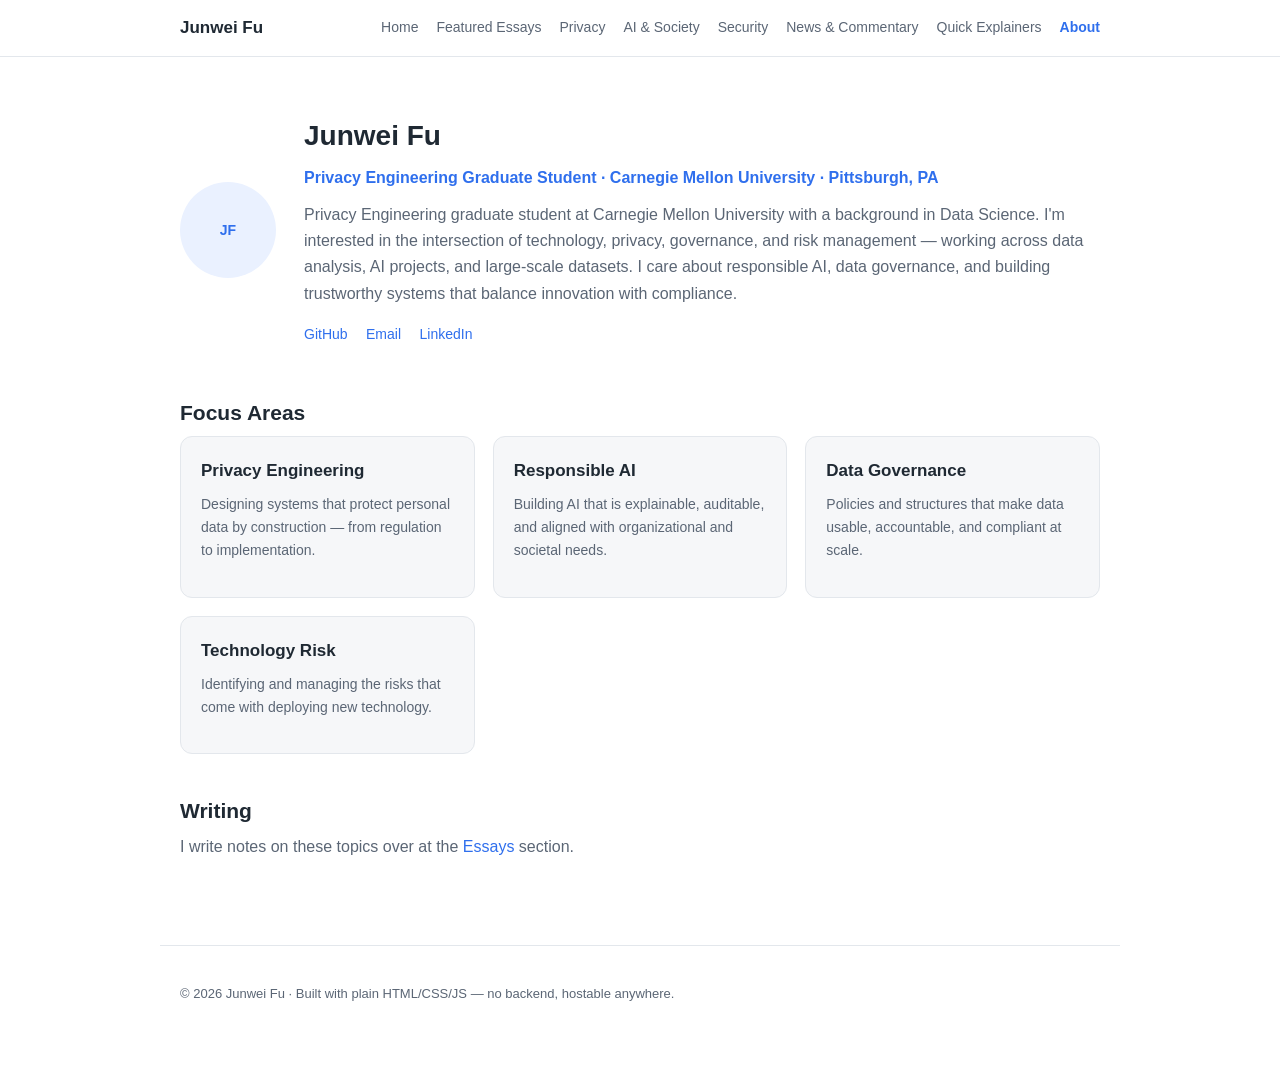
==== about.html @ ff6cf27b "Restructure articles into publication nav (Home/Featured Essays/Privacy/AI & Society/Security/News &" ====
<!DOCTYPE html>
<html lang="en">
<head>
  <meta charset="UTF-8">
  <meta name="viewport" content="width=device-width, initial-scale=1.0">
  <title>About · Junwei Fu</title>
  <link rel="stylesheet" href="assets/css/style.css">
</head>
<body>
  <header class="nav">
    <div class="nav-inner">
      <a class="brand" href="index.html">Junwei Fu</a>
      <nav class="links">
        <a href="index.html">Home</a>
        <a href="articles.html">Featured Essays</a>
        <a href="articles.html?cat=privacy">Privacy</a>
        <a href="articles.html?cat=ai-society">AI &amp; Society</a>
        <a href="articles.html?cat=security">Security</a>
        <a href="articles.html?cat=news">News &amp; Commentary</a>
        <a href="articles.html?cat=explainers">Quick Explainers</a>
        <a href="about.html">About</a>
      </nav>
    </div>
  </header>

  <main>
    <section class="hero">
      <div class="hero-card">
        <div class="avatar">JF</div>
        <div class="hero-text">
          <h1>Junwei Fu</h1>
          <p class="role">Privacy Engineering Graduate Student · Carnegie Mellon University · Pittsburgh, PA</p>
          <p class="bio">Privacy Engineering graduate student at Carnegie Mellon University with a background in Data Science. I'm interested in the intersection of technology, privacy, governance, and risk management — working across data analysis, AI projects, and large-scale datasets. I care about responsible AI, data governance, and building trustworthy systems that balance innovation with compliance.</p>
          <div class="social">
            <a href="https://github.com/rfu1909829559-crypto" target="_blank" rel="noopener">GitHub</a>
            <a href="mailto:fu1909829559@gmail.com">Email</a>
            <a href="https://www.linkedin.com/in/junwei-fu-030557391/" target="_blank" rel="noopener">LinkedIn</a>
          </div>
        </div>
      </div>
    </section>

    <section class="section">
      <h2>Focus Areas</h2>
      <div class="grid">
        <div class="card">
          <h3>Privacy Engineering</h3>
          <p>Designing systems that protect personal data by construction — from regulation to implementation.</p>
        </div>
        <div class="card">
          <h3>Responsible AI</h3>
          <p>Building AI that is explainable, auditable, and aligned with organizational and societal needs.</p>
        </div>
        <div class="card">
          <h3>Data Governance</h3>
          <p>Policies and structures that make data usable, accountable, and compliant at scale.</p>
        </div>
        <div class="card">
          <h3>Technology Risk</h3>
          <p>Identifying and managing the risks that come with deploying new technology.</p>
        </div>
      </div>
    </section>

    <section class="section">
      <h2>Writing</h2>
      <p class="lead">I write notes on these topics over at the <a href="articles.html">Essays</a> section.</p>
    </section>
  </main>

  <footer>
    <p>© <span id="year"></span> Junwei Fu · Built with plain HTML/CSS/JS — no backend, hostable anywhere.</p>
  </footer>
  <script src="assets/js/main.js"></script>
</body>
</html>
---- assets/css/style.css ----
:root {
  --bg: #ffffff;
  --bg-soft: #f6f7f9;
  --text: #1f2933;
  --muted: #5b6675;
  --border: #e3e7ec;
  --accent: #2f6fed;
  --accent-soft: #eaf1ff;
  --radius: 12px;
  --maxw: 960px;
}

* { box-sizing: border-box; }

body {
  margin: 0;
  font-family: -apple-system, BlinkMacSystemFont, "Segoe UI", "Microsoft YaHei", Roboto, Helvetica, Arial, sans-serif;
  color: var(--text);
  background: var(--bg);
  line-height: 1.65;
}

a { color: var(--accent); text-decoration: none; }

.nav {
  position: sticky;
  top: 0;
  z-index: 10;
  background: rgba(255, 255, 255, 0.85);
  backdrop-filter: saturate(180%) blur(8px);
  border-bottom: 1px solid var(--border);
}
.nav-inner {
  max-width: var(--maxw);
  margin: 0 auto;
  padding: 14px 20px;
  display: flex;
  align-items: center;
  justify-content: space-between;
}
.brand { font-weight: 700; font-size: 17px; color: var(--text); }
.links { display: flex; flex-wrap: wrap; gap: 4px 18px; }
.links a { color: var(--muted); font-size: 14px; }
.links a:hover { color: var(--accent); }

main { max-width: var(--maxw); margin: 0 auto; padding: 32px 20px 64px; }

.hero { padding: 24px 0 8px; }
.hero-card { display: flex; gap: 28px; align-items: center; flex-wrap: wrap; }
.avatar {
  width: 96px; height: 96px; border-radius: 50%;
  background: var(--accent-soft); color: var(--accent);
  display: flex; align-items: center; justify-content: center;
  font-size: 14px; font-weight: 600; flex: 0 0 auto;
}
.hero-text { flex: 1 1 320px; }
.hero-text h1 { margin: 0 0 6px; font-size: 28px; }
.role { margin: 0 0 10px; color: var(--accent); font-weight: 600; }
.bio { margin: 0 0 14px; color: var(--muted); }
.social a { margin-right: 14px; font-size: 14px; }

.section { margin-top: 40px; }
.section h2 { font-size: 21px; margin: 0 0 6px; }
.lead { color: var(--muted); margin: 0 0 20px; }

.grid {
  display: grid;
  grid-template-columns: repeat(auto-fit, minmax(240px, 1fr));
  gap: 18px;
}
.card {
  border: 1px solid var(--border);
  border-radius: var(--radius);
  padding: 20px;
  background: var(--bg-soft);
  display: flex;
  flex-direction: column;
}
.card h3 { margin: 0 0 8px; font-size: 17px; }
.card p { margin: 0 0 14px; color: var(--muted); font-size: 14px; flex: 1; }
.btn {
  display: inline-block; align-self: flex-start;
  background: var(--accent); color: #fff;
  padding: 8px 14px; border-radius: 8px; font-size: 14px;
}
.btn:hover { opacity: 0.9; }

.badge {
  display: inline-block; font-size: 12px; padding: 2px 8px;
  border-radius: 999px; background: #fff3e0; color: #b26a00;
  margin-bottom: 10px; align-self: flex-start;
}
.chatbot-mount {
  margin-top: 8px; border: 1px dashed var(--border); border-radius: 8px;
  padding: 16px; background: #fff; color: var(--muted); font-size: 13px;
}
.placeholder { margin: 0; }

.article-list { display: flex; flex-direction: column; gap: 14px; }
.article-item {
  border: 1px solid var(--border); border-radius: var(--radius);
  padding: 16px 18px; background: var(--bg-soft); cursor: pointer;
}
.article-item:hover { border-color: var(--accent); }
.article-item h3 { margin: 0 0 4px; font-size: 16px; }
.article-item .meta { color: var(--muted); font-size: 13px; margin: 0 0 6px; }
.article-item .excerpt { color: var(--muted); font-size: 14px; margin: 0; }

.article-detail {
  border: 1px solid var(--border); border-radius: var(--radius);
  padding: 24px; background: #fff;
}
.article-detail h2 { margin-top: 0; }
.article-detail .meta { color: var(--muted); font-size: 13px; margin-bottom: 16px; }
.back { display: inline-block; margin-bottom: 16px; font-size: 14px; }

.topic-chips { display: flex; flex-wrap: wrap; gap: 10px; }
.chip {
  display: inline-block; padding: 7px 16px;
  border: 1px solid var(--border); border-radius: 999px;
  font-size: 14px; color: var(--muted); background: var(--bg-soft);
}
.chip:hover { border-color: var(--accent); color: var(--accent); }

footer {
  max-width: var(--maxw); margin: 0 auto; padding: 24px 20px 48px;
  color: var(--muted); font-size: 13px; border-top: 1px solid var(--border);
}
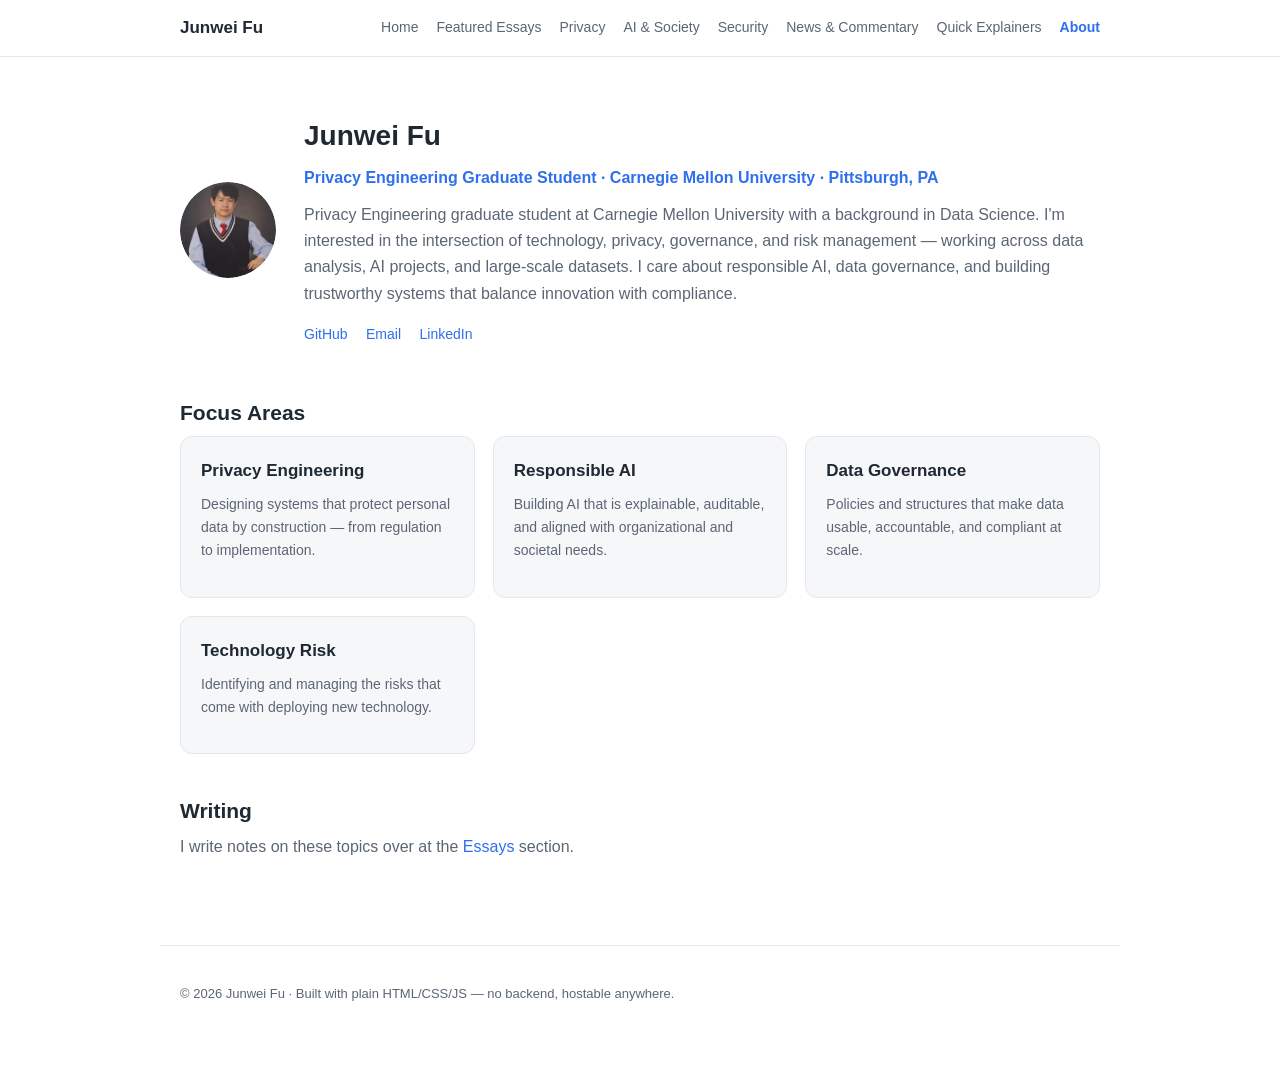
==== commit a4eadb25: "Add avatar photo (studio headshot) to Home and About" ====
--- a/about.html
+++ b/about.html
@@ -26,7 +26,7 @@
   <main>
     <section class="hero">
       <div class="hero-card">
-        <div class="avatar">JF</div>
+        <div class="avatar"><img src="assets/img/avatar.jpg" alt="Junwei Fu"></div>
         <div class="hero-text">
           <h1>Junwei Fu</h1>
           <p class="role">Privacy Engineering Graduate Student · Carnegie Mellon University · Pittsburgh, PA</p>
--- a/assets/css/style.css
+++ b/assets/css/style.css
@@ -51,8 +51,9 @@
   width: 96px; height: 96px; border-radius: 50%;
   background: var(--accent-soft); color: var(--accent);
   display: flex; align-items: center; justify-content: center;
-  font-size: 14px; font-weight: 600; flex: 0 0 auto;
+  font-size: 28px; font-weight: 600; flex: 0 0 auto; overflow: hidden;
 }
+.avatar img { width: 100%; height: 100%; border-radius: 50%; object-fit: cover; display: block; }
 .hero-text { flex: 1 1 320px; }
 .hero-text h1 { margin: 0 0 6px; font-size: 28px; }
 .role { margin: 0 0 10px; color: var(--accent); font-weight: 600; }
@@ -110,8 +111,37 @@
   border: 1px solid var(--border); border-radius: var(--radius);
   padding: 24px; background: #fff;
 }
-.article-detail h2 { margin-top: 0; }
-.article-detail .meta { color: var(--muted); font-size: 13px; margin-bottom: 16px; }
+.article-title { margin: 0 0 6px; font-size: 26px; line-height: 1.3; }
+.article-detail .meta { color: var(--muted); font-size: 13px; margin: 0 0 14px; }
+.article-body { font-size: 15px; }
+.article-body h2 { font-size: 19px; margin: 28px 0 10px; }
+.article-body h3 { font-size: 16px; margin: 20px 0 8px; }
+.article-body p { margin: 0 0 14px; }
+.article-body ul, .article-body ol { margin: 0 0 14px; padding-left: 22px; }
+.article-body li { margin: 4px 0; }
+.article-body blockquote {
+  margin: 16px 0; padding: 10px 16px;
+  border-left: 3px solid var(--border); color: var(--muted);
+}
+.article-body hr { border: none; border-top: 1px solid var(--border); margin: 24px 0; }
+
+/* GitHub-style callouts: "> [!NOTE]" */
+.callout {
+  margin: 16px 0; padding: 14px 18px;
+  border-radius: 10px; border: 1px solid var(--border);
+  background: var(--accent-soft);
+}
+.callout.note { border-left: 4px solid var(--accent); }
+.callout.note h3 { margin: 0 0 8px; color: var(--accent); }
+
+/* Tag chips on article detail */
+.tags { display: flex; flex-wrap: wrap; gap: 8px; margin: 0 0 16px; }
+.tag {
+  font-size: 12px; padding: 3px 11px;
+  border: 1px solid var(--border); border-radius: 999px;
+  color: var(--muted); background: var(--bg-soft);
+}
+
 .back { display: inline-block; margin-bottom: 16px; font-size: 14px; }
 
 .topic-chips { display: flex; flex-wrap: wrap; gap: 10px; }
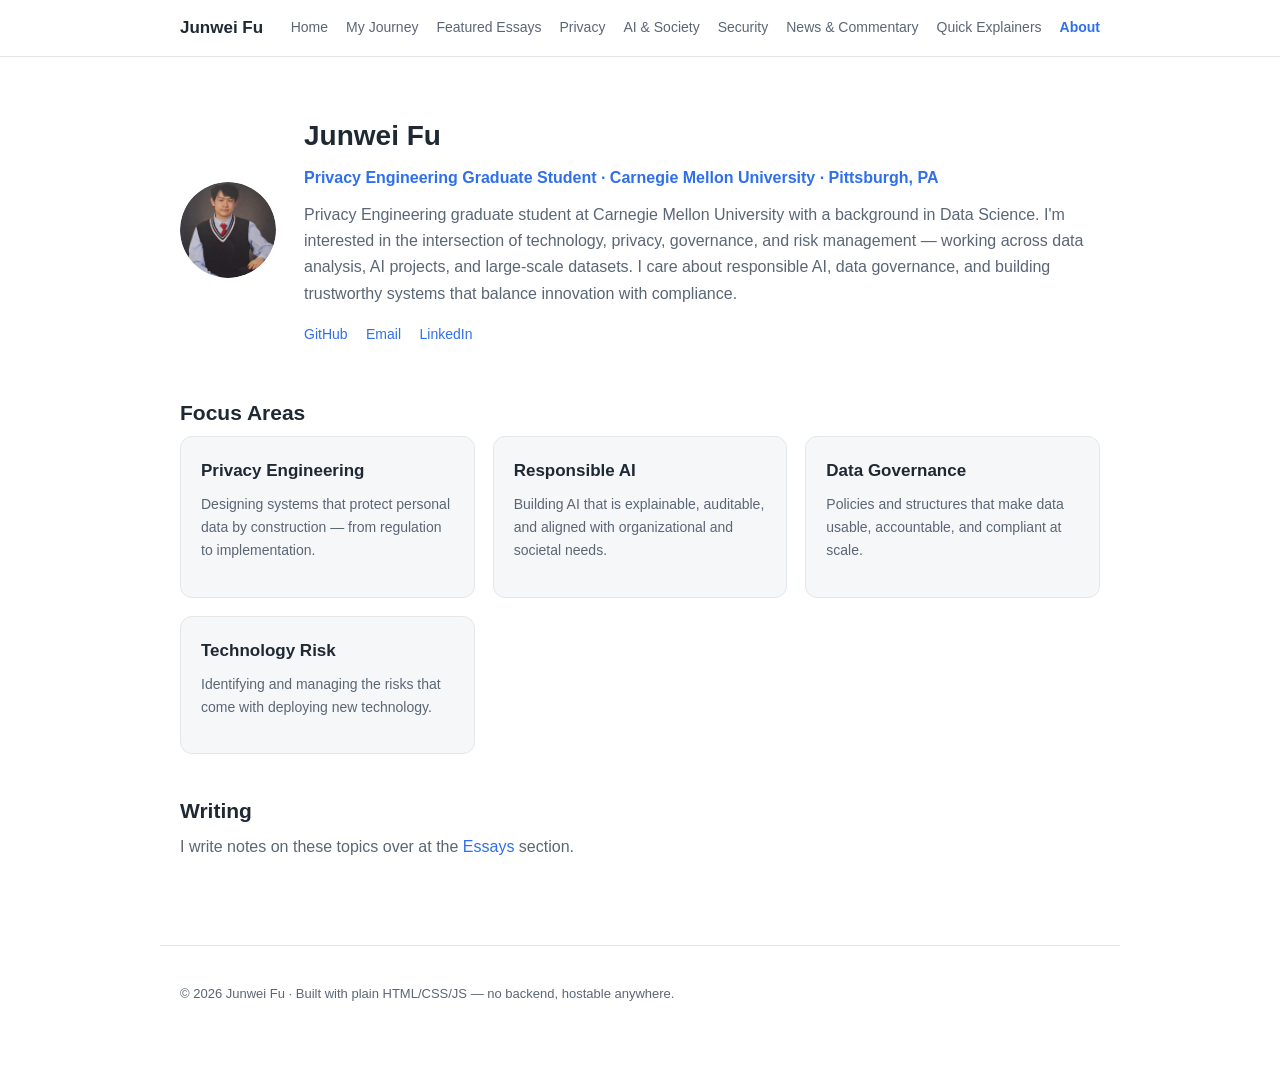
==== commit 05ad1bd1: "Add My Journey timeline page with scroll reveal/fade + nav entry" ====
--- a/about.html
+++ b/about.html
@@ -12,6 +12,7 @@
       <a class="brand" href="index.html">Junwei Fu</a>
       <nav class="links">
         <a href="index.html">Home</a>
+        <a href="journey.html">My Journey</a>
         <a href="articles.html">Featured Essays</a>
         <a href="articles.html?cat=privacy">Privacy</a>
         <a href="articles.html?cat=ai-society">AI &amp; Society</a>
--- a/assets/css/style.css
+++ b/assets/css/style.css
@@ -106,6 +106,17 @@
 .article-item h3 { margin: 0 0 4px; font-size: 16px; }
 .article-item .meta { color: var(--muted); font-size: 13px; margin: 0 0 6px; }
 .article-item .excerpt { color: var(--muted); font-size: 14px; margin: 0; }
+
+/* Featured Essays tab: the single flagship essay promoted as a hero card */
+.featured-hero {
+  border: 1px solid var(--accent); border-radius: var(--radius);
+  padding: 22px 24px; background: linear-gradient(180deg, var(--accent-soft), #fff);
+  margin-bottom: 22px;
+}
+.featured-hero h2 { margin: 4px 0 2px; font-size: 22px; color: var(--accent); }
+.featured-hero .hero-subtitle { color: var(--muted); font-size: 14px; margin: 0 0 12px; }
+.featured-hero .hero-blurb { font-size: 15px; line-height: 1.6; margin: 0 0 16px; }
+.featured-badge { background: var(--accent); color: #fff; margin-bottom: 8px; }
 
 .article-detail {
   border: 1px solid var(--border); border-radius: var(--radius);
@@ -152,7 +163,130 @@
 }
 .chip:hover { border-color: var(--accent); color: var(--accent); }
 
+/* Home: tabbed Essays section (Feature Essay / Reading Path) */
+.subtabs {
+  display: flex; gap: 4px; margin: 0 0 20px;
+  border-bottom: 1px solid var(--border);
+}
+.subtab {
+  appearance: none; background: none; border: none; cursor: pointer;
+  padding: 9px 16px; font-size: 15px; color: var(--muted);
+  border-bottom: 2px solid transparent; margin-bottom: -1px;
+  font-family: inherit;
+}
+.subtab:hover { color: var(--accent); }
+.subtab.active {
+  color: var(--accent); font-weight: 600; border-bottom-color: var(--accent);
+}
+.subtab-panel[hidden] { display: none; }
+
+/* Reading Path accordion */
+.rp { display: flex; flex-direction: column; gap: 12px; }
+.rp-theme {
+  border: 1px solid var(--border); border-radius: var(--radius);
+  background: var(--bg-soft); overflow: hidden;
+}
+.rp-theme > summary {
+  list-style: none; cursor: pointer; padding: 14px 18px;
+  display: flex; align-items: center; gap: 10px;
+  font-weight: 600; font-size: 16px; user-select: none;
+}
+.rp-theme > summary::-webkit-details-marker { display: none; }
+.rp-theme > summary::before {
+  content: "\25B8"; color: var(--accent); display: inline-block;
+  transition: transform .15s ease; flex: 0 0 auto; font-size: 13px;
+}
+.rp-theme[open] > summary::before { transform: rotate(90deg); }
+.rp-theme-name { flex: 1; }
+.rp-theme-count { font-size: 12px; color: var(--muted); font-weight: 400; }
+.rp-paths { padding: 2px 18px 18px; border-top: 1px solid var(--border); }
+.rp-path { padding: 14px 0; border-bottom: 1px dashed var(--border); }
+.rp-path:last-child { border-bottom: none; padding-bottom: 0; }
+.rp-path-title { margin: 0 0 6px; font-size: 15px; color: var(--text); }
+.rp-thread {
+  margin: 0 0 8px; font-size: 13px; color: var(--accent); font-weight: 500;
+  background: var(--accent-soft); border-radius: 8px; padding: 8px 12px;
+}
+.rp-question { margin: 0 0 10px; font-size: 14px; color: var(--muted); font-style: italic; }
+.rp-q-label { font-style: normal; font-weight: 600; color: var(--text); margin-right: 6px; }
+.rp-list { margin: 0; padding-left: 22px; }
+.rp-list li { margin: 5px 0; }
+.rp-list a { font-size: 14px; }
+.rp-list a:hover { text-decoration: underline; }
+
 footer {
   max-width: var(--maxw); margin: 0 auto; padding: 24px 20px 48px;
   color: var(--muted); font-size: 13px; border-top: 1px solid var(--border);
 }
+
+/* ===== My Journey timeline page ===== */
+.journey-intro { text-align: center; padding: 36px 0 8px; }
+.journey-intro .kicker {
+  color: var(--accent); font-weight: 700; font-size: 13px;
+  letter-spacing: .12em; text-transform: uppercase;
+}
+.journey-intro h1 { font-size: 32px; margin: 8px 0 6px; }
+.journey-intro p { color: var(--muted); max-width: 640px; margin: 10px auto 0; }
+.journey-intro .scroll-hint { font-size: 13px; margin-top: 18px; opacity: .8; }
+
+.journey {
+  position: relative;
+  max-width: 720px;
+  margin: 0 auto;
+  padding: 40px 0 40px;
+}
+/* faint central spine so the scroll reads as a timeline */
+.journey::before {
+  content: "";
+  position: absolute; left: 50%; top: 0; bottom: 0;
+  width: 2px; transform: translateX(-50%);
+  background: linear-gradient(180deg, transparent, var(--border) 12%, var(--border) 88%, transparent);
+  opacity: .6;
+}
+
+.journey-step {
+  position: relative;
+  text-align: center;
+  padding: 46px 20px;
+  /* initial fade state — JS brightens it near the viewport center */
+  opacity: 0.1;
+  transform: translateY(34px) scale(0.95);
+  transition: opacity .7s ease, transform .7s ease;
+  will-change: opacity, transform;
+}
+.step-era {
+  display: inline-block;
+  font-size: 13px; font-weight: 700; letter-spacing: .08em;
+  color: var(--accent); background: var(--accent-soft);
+  padding: 4px 14px; border-radius: 999px; margin-bottom: 12px;
+}
+.step-title { font-size: 26px; margin: 0 0 14px; }
+.step-question {
+  font-size: 18px; font-style: italic; color: var(--muted);
+  max-width: 560px; margin: 0 auto 18px; line-height: 1.5;
+  border: none; padding: 0;
+}
+.step-links {
+  list-style: none; padding: 0; margin: 0 auto 16px; max-width: 480px;
+  display: flex; flex-direction: column; gap: 8px;
+}
+.step-links a {
+  display: block; padding: 10px 16px;
+  border: 1px solid var(--border); border-radius: 10px;
+  background: var(--bg-soft); font-size: 15px;
+  transition: border-color .2s ease, color .2s ease;
+}
+.step-links a:hover { border-color: var(--accent); color: var(--accent); }
+.step-themes { font-size: 13px; color: var(--muted); margin: 0; }
+.step-themes span {
+  display: inline-block; font-weight: 700; color: var(--text);
+  margin-right: 6px; font-size: 11px; letter-spacing: .06em; text-transform: uppercase;
+}
+
+.journey-outro {
+  max-width: 640px; margin: 0 auto; padding: 24px 20px 0;
+  text-align: center;
+}
+.journey-outro h2 { font-size: 24px; margin: 0 0 12px; }
+.journey-outro ul { text-align: left; max-width: 520px; margin: 16px auto; }
+.journey-outro li { margin: 6px 0; color: var(--muted); }
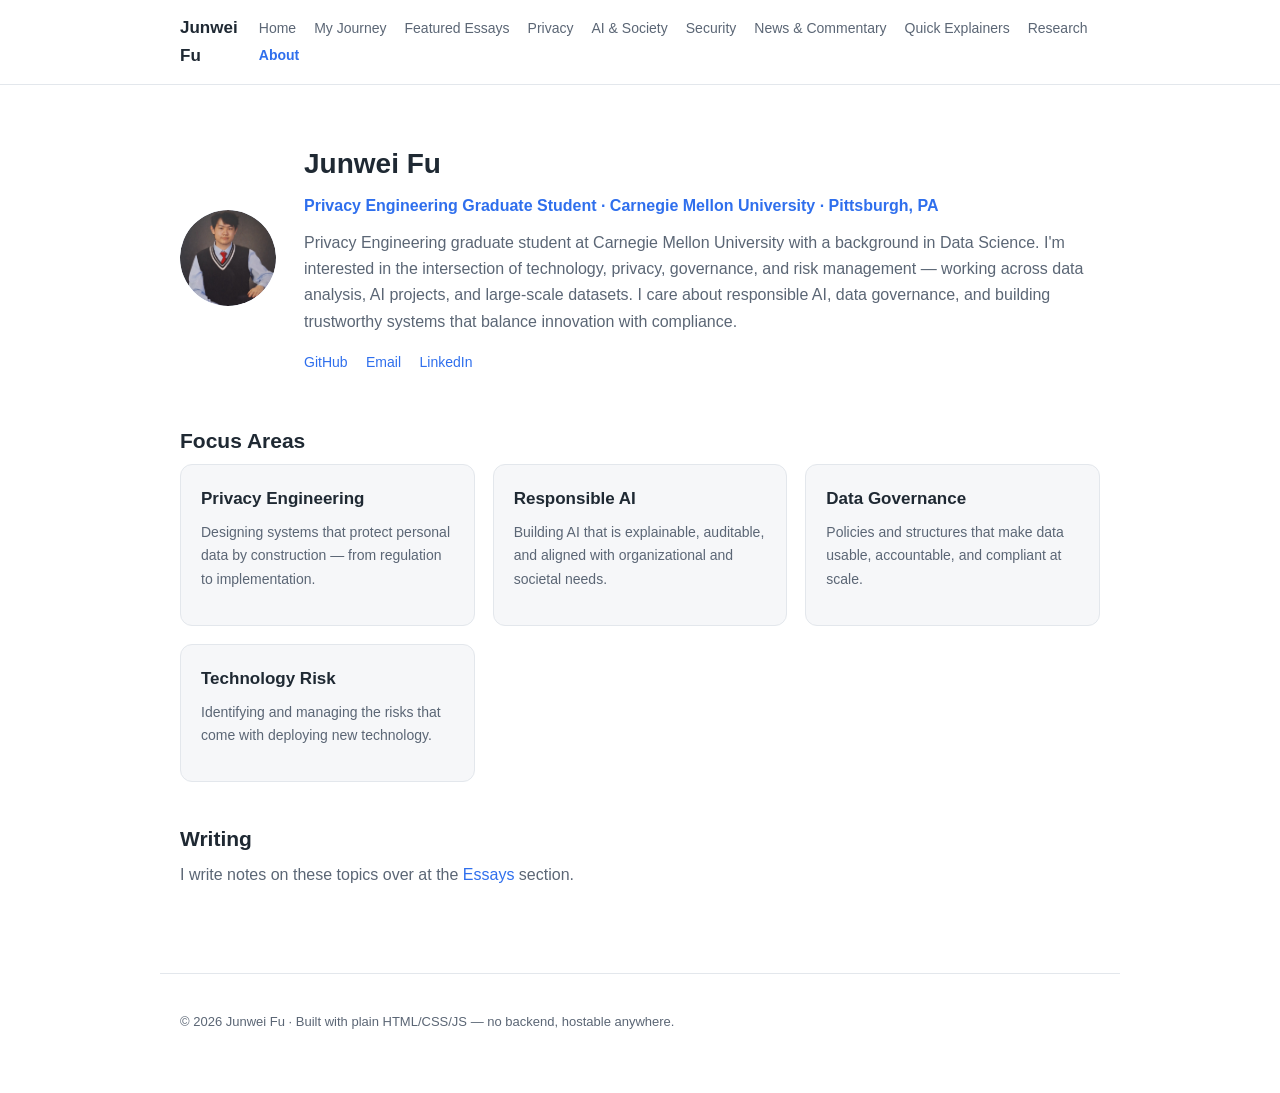
==== commit 07a149d4: "Load 7 research papers as articles; link journey sections to specific essays (2026 privacy -> Featur" ====
--- a/about.html
+++ b/about.html
@@ -19,6 +19,7 @@
         <a href="articles.html?cat=security">Security</a>
         <a href="articles.html?cat=news">News &amp; Commentary</a>
         <a href="articles.html?cat=explainers">Quick Explainers</a>
+        <a href="articles.html?cat=research">Research</a>
         <a href="about.html">About</a>
       </nav>
     </div>
--- a/assets/css/style.css
+++ b/assets/css/style.css
@@ -277,6 +277,12 @@
   transition: border-color .2s ease, color .2s ease;
 }
 .step-links a:hover { border-color: var(--accent); color: var(--accent); }
+.journey-note {
+  list-style: none; padding: 8px 16px; margin: 0;
+  font-size: 14px; font-style: italic; color: var(--muted);
+  border: 1px dashed var(--border); border-radius: 10px;
+  background: transparent;
+}
 .step-themes { font-size: 13px; color: var(--muted); margin: 0; }
 .step-themes span {
   display: inline-block; font-weight: 700; color: var(--text);
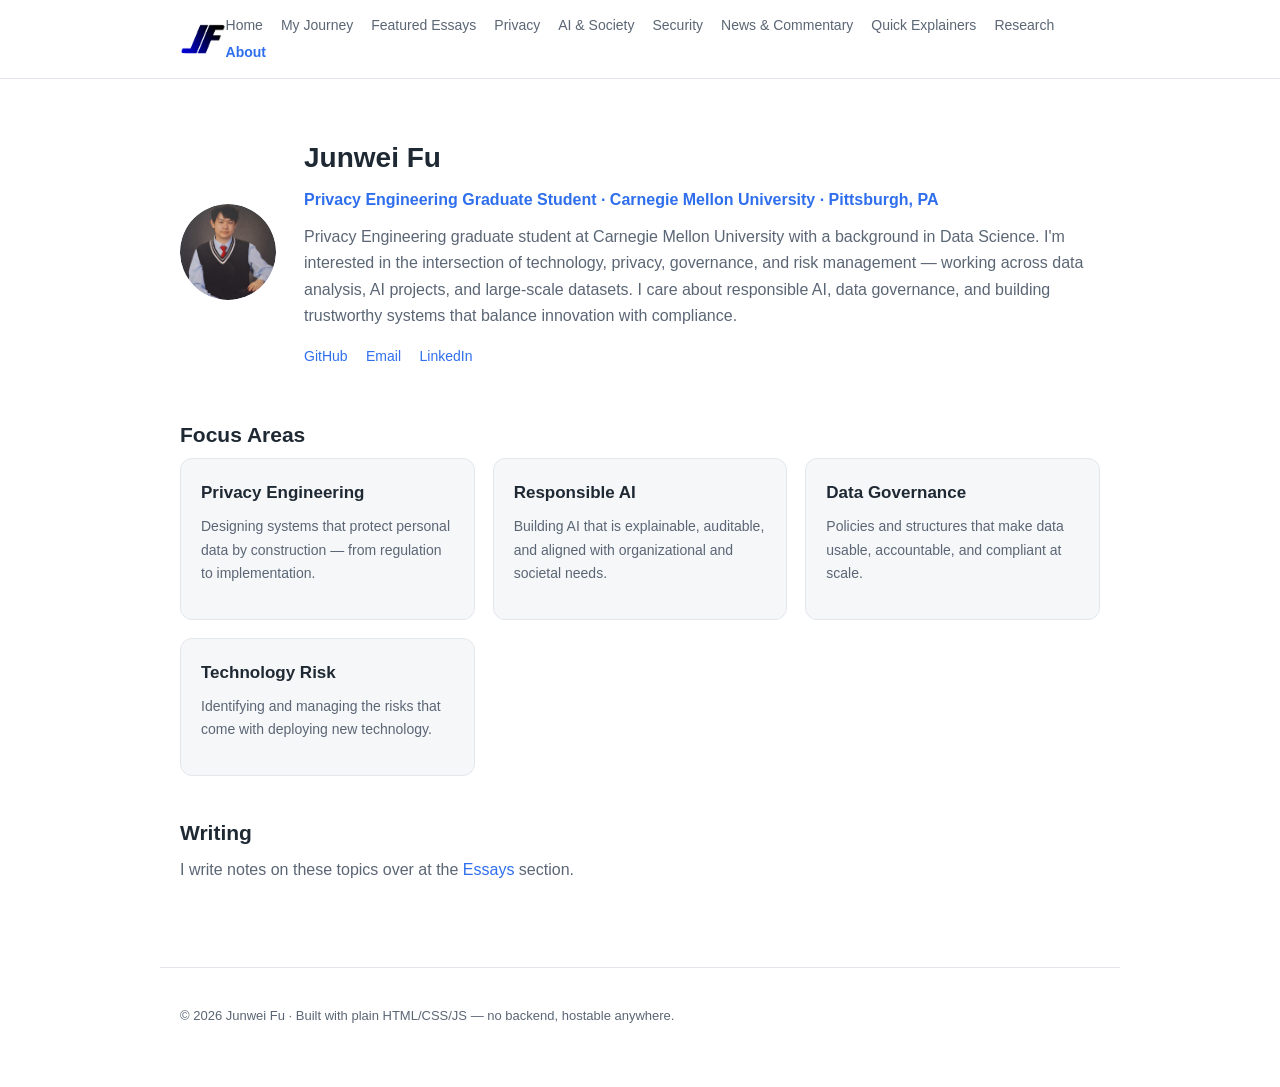
==== commit 6fcb87d0: "Replace top-left 'Junwei Fu' wordmark with personal logo in nav (all pages)" ====
--- a/about.html
+++ b/about.html
@@ -9,7 +9,7 @@
 <body>
   <header class="nav">
     <div class="nav-inner">
-      <a class="brand" href="index.html">Junwei Fu</a>
+      <a class="brand" href="index.html"><img src="assets/img/personal-logo.png" alt="Junwei Fu" class="brand-logo"></a>
       <nav class="links">
         <a href="index.html">Home</a>
         <a href="journey.html">My Journey</a>
--- a/assets/css/style.css
+++ b/assets/css/style.css
@@ -38,7 +38,8 @@
   align-items: center;
   justify-content: space-between;
 }
-.brand { font-weight: 700; font-size: 17px; color: var(--text); }
+.brand { font-weight: 700; font-size: 17px; color: var(--text); display: flex; align-items: center; }
+.brand-logo { height: 30px; width: auto; display: block; border-radius: 6px; }
 .links { display: flex; flex-wrap: wrap; gap: 4px 18px; }
 .links a { color: var(--muted); font-size: 14px; }
 .links a:hover { color: var(--accent); }
@@ -124,6 +125,12 @@
 }
 .article-title { margin: 0 0 6px; font-size: 26px; line-height: 1.3; }
 .article-detail .meta { color: var(--muted); font-size: 13px; margin: 0 0 14px; }
+.source-link {
+  display: inline-block; margin: 4px 0 20px; padding: 8px 16px;
+  border: 1px solid var(--accent); border-radius: 8px;
+  color: var(--accent); font-size: 14px; font-weight: 600;
+}
+.source-link:hover { background: var(--accent); color: #fff; }
 .article-body { font-size: 15px; }
 .article-body h2 { font-size: 19px; margin: 28px 0 10px; }
 .article-body h3 { font-size: 16px; margin: 20px 0 8px; }
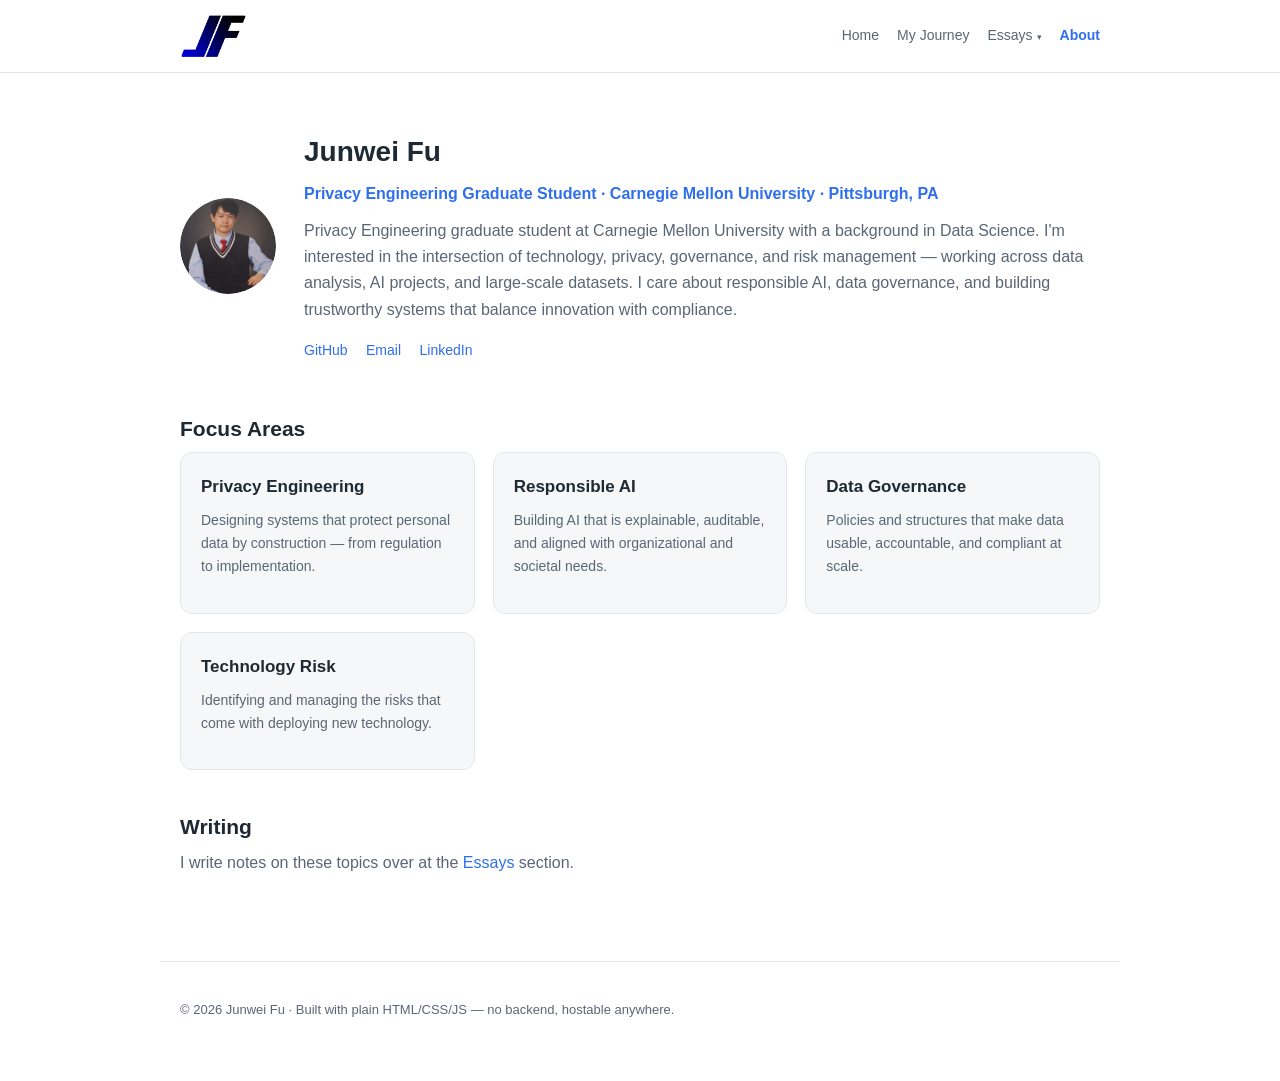
==== commit 587743c9: "Collapse essay/category links into hover 'Essays' dropdown; enlarge nav logo" ====
--- a/about.html
+++ b/about.html
@@ -13,13 +13,18 @@
       <nav class="links">
         <a href="index.html">Home</a>
         <a href="journey.html">My Journey</a>
-        <a href="articles.html">Featured Essays</a>
-        <a href="articles.html?cat=privacy">Privacy</a>
-        <a href="articles.html?cat=ai-society">AI &amp; Society</a>
-        <a href="articles.html?cat=security">Security</a>
-        <a href="articles.html?cat=news">News &amp; Commentary</a>
-        <a href="articles.html?cat=explainers">Quick Explainers</a>
-        <a href="articles.html?cat=research">Research</a>
+        <div class="dropdown">
+          <a href="articles.html" class="dropdown-toggle">Essays <span class="caret">&#9662;</span></a>
+          <div class="dropdown-menu">
+            <a href="articles.html">Featured Essays</a>
+            <a href="articles.html?cat=privacy">Privacy</a>
+            <a href="articles.html?cat=ai-society">AI &amp; Society</a>
+            <a href="articles.html?cat=security">Security</a>
+            <a href="articles.html?cat=news">News &amp; Commentary</a>
+            <a href="articles.html?cat=explainers">Quick Explainers</a>
+            <a href="articles.html?cat=research">Research</a>
+          </div>
+        </div>
         <a href="about.html">About</a>
       </nav>
     </div>
--- a/assets/css/style.css
+++ b/assets/css/style.css
@@ -39,10 +39,49 @@
   justify-content: space-between;
 }
 .brand { font-weight: 700; font-size: 17px; color: var(--text); display: flex; align-items: center; }
-.brand-logo { height: 30px; width: auto; display: block; border-radius: 6px; }
-.links { display: flex; flex-wrap: wrap; gap: 4px 18px; }
+.brand-logo { height: 44px; width: auto; display: block; border-radius: 6px; object-fit: contain; }
+.links { display: flex; flex-wrap: wrap; gap: 4px 18px; align-items: center; }
 .links a { color: var(--muted); font-size: 14px; }
 .links a:hover { color: var(--accent); }
+
+/* Hover/focus dropdown for the "Essays" menu — declutters the header */
+.dropdown { position: relative; display: inline-flex; }
+.dropdown-toggle { display: inline-flex; align-items: center; gap: 4px; }
+.caret { font-size: 9px; line-height: 1; transform: translateY(1px); transition: transform .16s ease; }
+.dropdown:hover .caret,
+.dropdown:focus-within .caret { transform: translateY(1px) rotate(180deg); }
+.dropdown-menu {
+  position: absolute;
+  top: calc(100% + 8px);
+  left: 0;
+  min-width: 190px;
+  background: #fff;
+  border: 1px solid var(--border);
+  border-radius: 10px;
+  box-shadow: 0 10px 30px rgba(20, 30, 50, .12);
+  padding: 6px;
+  display: flex;
+  flex-direction: column;
+  opacity: 0;
+  visibility: hidden;
+  transform: translateY(-6px);
+  transition: opacity .16s ease, transform .16s ease, visibility .16s;
+  z-index: 20;
+}
+.dropdown:hover .dropdown-menu,
+.dropdown:focus-within .dropdown-menu {
+  opacity: 1;
+  visibility: visible;
+  transform: translateY(0);
+}
+.dropdown-menu a {
+  padding: 9px 12px;
+  border-radius: 7px;
+  font-size: 14px;
+  color: var(--text);
+  white-space: nowrap;
+}
+.dropdown-menu a:hover { background: var(--accent-soft); color: var(--accent); }
 
 main { max-width: var(--maxw); margin: 0 auto; padding: 32px 20px 64px; }
 
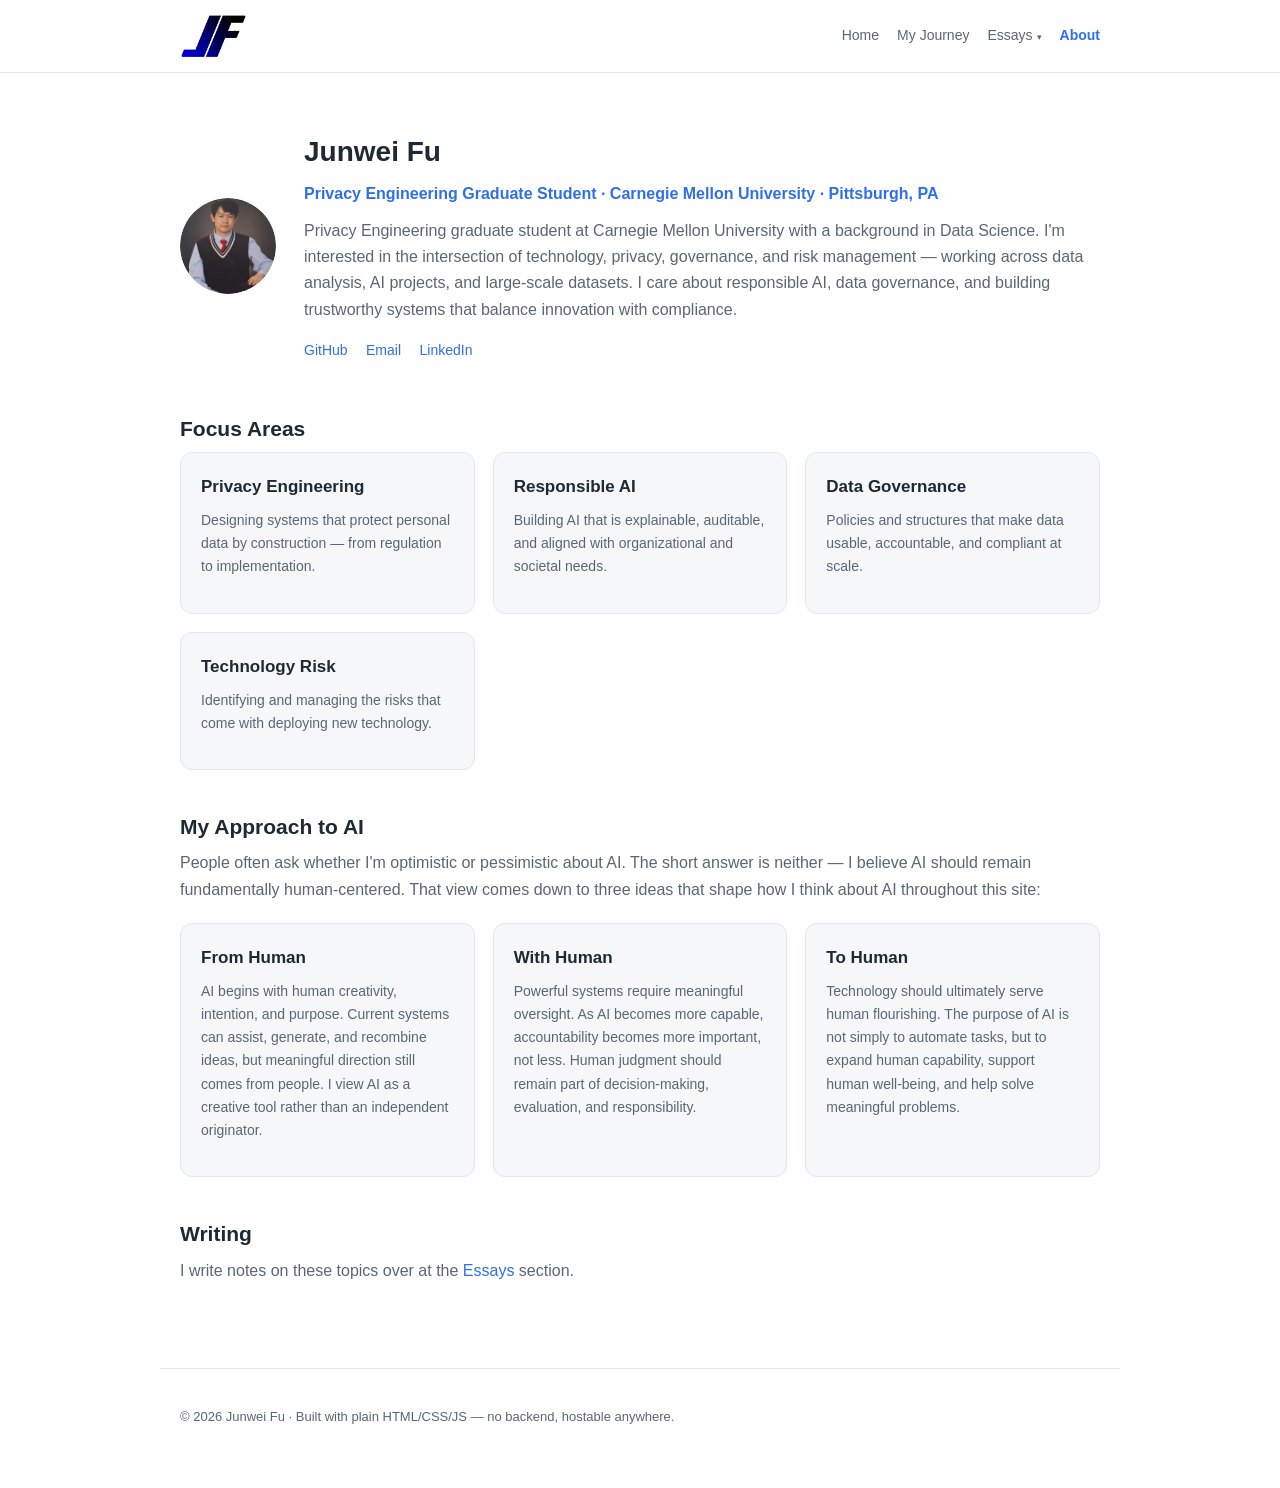
==== commit e293e752: "Add 'My Approach to AI' section (From/With/To Human) to About page" ====
--- a/about.html
+++ b/about.html
@@ -4,7 +4,7 @@
   <meta charset="UTF-8">
   <meta name="viewport" content="width=device-width, initial-scale=1.0">
   <title>About · Junwei Fu</title>
-  <link rel="stylesheet" href="assets/css/style.css">
+  <link rel="stylesheet" href="assets/css/style.css?v=2">
 </head>
 <body>
   <header class="nav">
@@ -70,6 +70,25 @@
     </section>
 
     <section class="section">
+      <h2>My Approach to AI</h2>
+      <p class="lead">People often ask whether I'm optimistic or pessimistic about AI. The short answer is neither — I believe AI should remain fundamentally human-centered. That view comes down to three ideas that shape how I think about AI throughout this site:</p>
+      <div class="grid">
+        <div class="card">
+          <h3>From Human</h3>
+          <p>AI begins with human creativity, intention, and purpose. Current systems can assist, generate, and recombine ideas, but meaningful direction still comes from people. I view AI as a creative tool rather than an independent originator.</p>
+        </div>
+        <div class="card">
+          <h3>With Human</h3>
+          <p>Powerful systems require meaningful oversight. As AI becomes more capable, accountability becomes more important, not less. Human judgment should remain part of decision-making, evaluation, and responsibility.</p>
+        </div>
+        <div class="card">
+          <h3>To Human</h3>
+          <p>Technology should ultimately serve human flourishing. The purpose of AI is not simply to automate tasks, but to expand human capability, support human well-being, and help solve meaningful problems.</p>
+        </div>
+      </div>
+    </section>
+
+    <section class="section">
       <h2>Writing</h2>
       <p class="lead">I write notes on these topics over at the <a href="articles.html">Essays</a> section.</p>
     </section>
